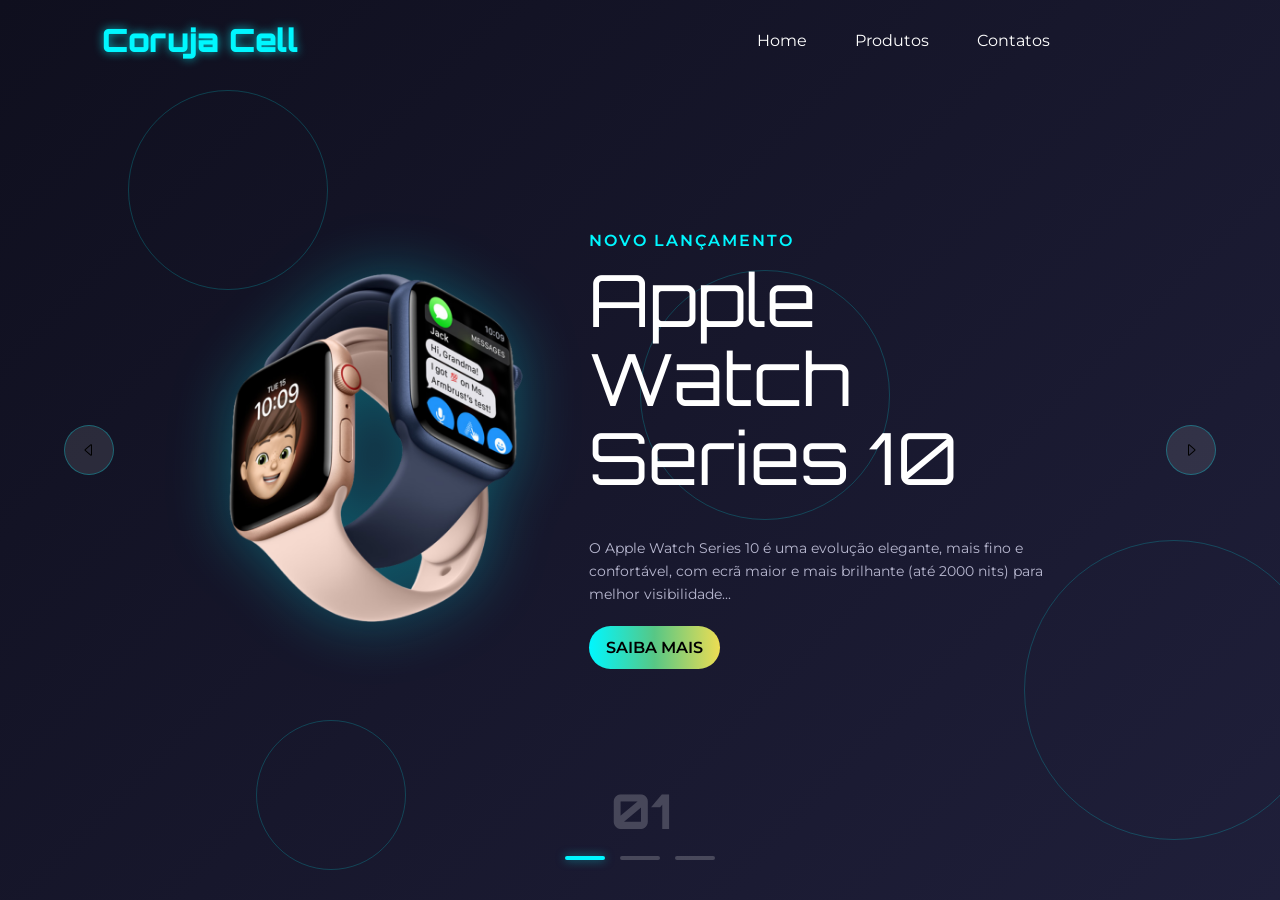
==== index.html @ 24a3c996 "Upd: change some things" ====
<!DOCTYPE html>
<!-- Define o tipo do documento como HTML5 -->

<html lang="pt-br">
<!-- Tag raiz do HTML | Define o idioma da página como Português do Brasil -->

<head>
    <!-- Cabeçalho do documento: contém metadados -->

    <meta charset="UTF-8">
    <!-- Define o conjunto de caracteres como UTF-8 (permite acentos e caracteres especiais) -->

    <meta name="viewport" content="width=device-width, initial-scale=1.0">
    <!-- Controla o layout em dispositivos móveis (responsividade) -->

    <!-- Importação de fontes externas do Google Fonts -->
    <link
        href="https://fonts.googleapis.com/css2?family=Montserrat:wght@100..900&family=Orbitron:wght@400..900&display=swap"
        rel="stylesheet">

    <!-- Importação do arquivo CSS externo responsável pelo visual do site -->
    <link rel="stylesheet" href="projetostyle.css">

    <!-- Importação do arquivo JavaScript externo -->
    <!-- Normalmente controla animações, carrossel e modal -->
    <script src="projetojs.js"></script>

    <!-- Título exibido na aba do navegador -->
    <title>PROJETO NOVO</title>
</head>

<body>
    <!-- Corpo do site: tudo que aparece visualmente -->

    <!-- ====================== CABEÇALHO ====================== -->
    <header>
        <!-- Área do logotipo -->
        <div class="logo">Coruja Cell</div>

        <!-- Navegação principal do site -->
        <nav>
            <ul>
                <!-- Item do menu: página inicial -->
                <li>Home</li>

                <!-- Item do menu: seção de produtos -->
                <li>Produtos</li>

                <!-- Item do menu: abre o modal de contato via JavaScript -->
                <li id="btncontato">Contatos</li>
            </ul>
        </nav>
    </header>

    <!-- ====================== CONTEÚDO PRINCIPAL ====================== -->
    <main class="container">
        <!-- Container principal que envolve o carrossel -->

        <!-- Elementos decorativos em formato de círculos -->
        <!-- Usados apenas para efeito visual/tecnológico -->
        <div class="tech-circle">
            <div class="circle"></div>
            <div class="circle"></div>
            <div class="circle"></div>
            <div class="circle"></div>
        </div>

        <!-- Lista de produtos -->
        <!-- Funciona como um slider/carrossel -->
        <div class="list">

            <!-- ====================== PRODUTO 1 ====================== -->
            <!-- Classe "active" indica o item visível inicialmente -->
            <div class="item active">

                <!-- Área da imagem do produto -->
                <div class="product-img">
                    <img src="img/apple-watch.png" alt="Apple Watch">
                </div>

                <!-- Conteúdo textual do produto -->
                <div class="content">

                    <!-- Categoria ou destaque do produto -->
                    <p class="product-tag">Novo Lançamento</p>

                    <!-- Nome do produto -->
                    <p class="product-name">Apple Watch Series 10</p>

                    <!-- Descrição detalhada do produto -->
                    <p class="product-description">
                        O Apple Watch Series 10 é uma evolução elegante, mais fino e confortável,
                        com ecrã maior e mais brilhante (até 2000 nits) para melhor visibilidade...
                    </p>

                    <!-- Botão de ação -->
                    <button class="btn">SAIBA MAIS</button>
                </div>
            </div>

            <!-- ====================== PRODUTO 2 ====================== -->
            <div class="item">

                <!-- Imagem do produto -->
                <div class="product-img">
                    <img src="img/air-pods.png" alt="AirPods Max">
                </div>

                <!-- Conteúdo do produto -->
                <div class="content">
                    <p class="product-tag">Som Premium</p>
                    <p class="product-name">AirPods Max</p>

                    <p class="product-description">
                        Os AirPods Max são fones de ouvido over-ear premium da Apple,
                        conhecidos pela qualidade de som de alta-fidelidade...
                    </p>

                    <button class="btn">SAIBA MAIS</button>
                </div>
            </div>

            <!-- ====================== PRODUTO 3 ====================== -->
            <div class="item">

                <!-- Imagem do produto -->
                <div class="product-img">
                    <img src="img/vision-pro.png" alt="Apple Vision Pro">
                </div>

                <!-- Conteúdo do produto -->
                <div class="content">
                    <p class="product-tag">Alta Performance</p>
                    <p class="product-name">Apple Vision Pro</p>

                    <p class="product-description">
                        O Apple Vision Pro é um "computador espacial" que funde
                        realidade aumentada e virtual...
                    </p>

                    <button class="btn">SAIBA MAIS</button>
                </div>
            </div>
        </div>

        <!-- ====================== CONTROLES DO CARROSSEL ====================== -->
        <div class="arrows">

            <!-- Botão para voltar ao item anterior -->
            <button class="btn-arrow" id="prev">
                <!-- Ícone SVG de seta esquerda -->
                <svg xmlns="http://www.w3.org/2000/svg" width="16" height="16"
                    fill="currentColor" viewBox="0 0 16 16">
                    <path
                        d="M10 12.796V3.204L4.519 8zm-.659.753-5.48-4.796a1 1 0 0 1 0-1.506l5.48-4.796A1 1 0 0 1 11 3.204v9.592a1 1 0 0 1-1.659.753" />
                </svg>
            </button>

            <!-- Botão para avançar ao próximo item -->
            <button class="btn-arrow" id="next">
                <!-- Ícone SVG de seta direita -->
                <svg xmlns="http://www.w3.org/2000/svg" width="16" height="16"
                    fill="currentColor" viewBox="0 0 16 16">
                    <path
                        d="M6 12.796V3.204L11.481 8zm.659.753 5.48-4.796a1 1 0 0 0 0-1.506L6.66 2.451C6.011 1.885 5 2.345 5 3.204v9.592a1 1 0 0 0 1.659.753" />
                </svg>
            </button>
        </div>

        <!-- ====================== INDICADORES ====================== -->
        <div class="indicators">

            <!-- Número do slide atual -->
            <div class="number">01</div>

            <!-- Pontos que indicam quantos slides existem -->
            <div class="dots">
                <div class="dot active"></div>
                <div class="dot"></div>
                <div class="dot"></div>
            </div>
        </div>

    </main>

    <!-- ====================== MODAL DE CONTATO ====================== -->
    <!-- Overlay escuro que cobre a tela -->
    <div class="modal-overlay" id="modalContato">

        <!-- Caixa central do modal -->
        <div class="modal-box">

            <!-- Botão para fechar o modal -->
            <span class="close-btn" id="closeModal">&times;</span>

            <!-- Título do modal -->
            <h2>Fale Conosco</h2>

            <!-- Formulário de contato -->
            <!-- Envia dados para o serviço Formspree -->
            <form action="https://formspree.io/f/SEU_CODIGO_AQUI" method="POST">

                <!-- Campo de nome -->
                <div class="input-group">
                    <label>Nome</label>
                    <input type="text" name="name" required placeholder="Seu nome">
                </div>

                <!-- Campo de e-mail -->
                <div class="input-group">
                    <label>E-mail</label>
                    <input type="email" name="email" required placeholder="seu@email.com">
                </div>

                <!-- Campo de mensagem -->
                <div class="input-group">
                    <label>Mensagem</label>
                    <textarea name="message" required placeholder="Como podemos ajudar?"></textarea>
                </div>

                <!-- Botão para enviar o formulário -->
                <button type="submit" class="btn btn-submit">ENVIAR</button>
            </form>
        </div>
    </div>

</body>
</html>
---- projetostyle.css ----
/* =========================================
   RESET E CONFIGURAÇÕES GERAIS
   ========================================= */
* {
    margin: 0; /* Remove margens externas padrão de todos os elementos */
    padding: 0; /* Remove preenchimentos internos padrão de todos os elementos */
    box-sizing: border-box; /* Garante que bordas e padding não aumentem o tamanho final do elemento */
    list-style: none; /* Remove marcadores (bolinhas/números) de todas as listas */
    font-family: "Montserrat", sans-serif; /* Define a fonte padrão principal do site */
}

body {
    background-color: #0f0f1e; /* Define a cor de fundo sólida escura (caso o gradiente falhe ou fundo da página) */
    color: white; /* Define a cor padrão do texto como branco para contraste */
    font-size: 16px; /* Tamanho base da fonte para cálculos de 'rem' */
    overflow: hidden; /* Impede a rolagem da página (site estilo App/Slide único) */
}

/* =========================================
   CABEÇALHO (HEADER)
   ========================================= */
header {
    position: fixed; /* Fixa o cabeçalho no topo, mesmo se houvesse rolagem */
    width: 90vw; /* Ocupa 90% da largura da janela de visualização */
    top: 0; /* Cola o elemento no topo absoluto da tela */
    padding: 20px 8%; /* Espaçamento interno: 20px vertical, 8% horizontal (para centralizar visualmente) */
    display: flex; /* Ativa o modelo Flexbox para alinhar Logo e Menu */
    justify-content: space-between; /* Empurra o Logo para a esquerda e o Menu para a direita */
    align-items: center; /* Centraliza os itens verticalmente dentro do cabeçalho */
    z-index: 3; /* Camada 3: Fica acima do fundo e dos slides, mas abaixo do Modal */
}

.logo {
    font-family: 'Orbitron', sans-serif; /* Fonte estilizada/futurista específica para a marca */
    font-size: 2rem; /* Tamanho grande para o logo */
    font-weight: 900; /* Negrito extra-pesado */
    color: #00f7ff; /* Cor do texto em azul neon ciano */
    text-shadow: 0 0 10px rgba(0, 247, 255, 0.7); /* Cria o efeito de brilho/neon ao redor das letras */
}

header nav ul {
    display: flex; /* Coloca os itens da lista (li) um ao lado do outro */
    gap: 48px; /* Cria um espaçamento de 48px entre cada link do menu */
}

header nav ul li {
    cursor: pointer; /* Muda o cursor para "mãozinha" indicando que é clicável */
    position: relative; /* Define o contexto para o posicionamento absoluto da linha (::after) */
    padding: 5px 0; /* Espaço vertical para a linha não colar no texto */
}

/* Efeito da linha sublinhada animada */
header nav ul li::after {
    content: ''; /* Pseudo-elemento obrigatório (conteúdo vazio) para desenhar a linha */
    position: absolute; /* Posiciona livremente dentro do 'li' */
    left: 0; /* Começa alinhado à esquerda do texto */
    bottom: 0; /* Posiciona na parte inferior do 'li' */
    width: 0px; /* Começa invisível (largura zero) */
    height: 2px; /* Espessura da linha */
    background-color: #00f7ff; /* Cor da linha (azul neon) */
    transition: width 0.5s ease; /* Anima a mudança de largura suavemente por 0.5 segundos */
}

header nav ul li:hover::after {
    width: 100%; /* Ao passar o mouse, a largura vai de 0 a 100% do tamanho do texto */
}

/* =========================================
   CONTAINER PRINCIPAL E SLIDER
   ========================================= */
.container {
    height: 100vh; /* O container ocupa 100% da altura da tela visível */
    position: relative; /* Define contexto para elementos absolutos internos (setas, slides) */
    background: linear-gradient(135deg, #0f0f1e 0%, #1f1f3a 100%); /* Fundo degradê diagonal */
    overflow: hidden; /* Garante que nada saia das bordas do container principal */
}

/* Animação de pulso (não utilizada explicitamente no HTML fornecido, mas pronta para uso) */
@keyframes pulse {
    0% { opacity: 0.5; transform: translate(-50%, -50%) scale(0.8); } /* Começa pequeno e meio transparente */
    100% { opacity: 1; transform: translate(-50%, -50%) scale(1.5); } /* Termina grande e opaco */
}

.list {
    width: 80%; /* Define a largura da área onde os slides aparecem */
    height: 100vh; /* Altura total da tela */
    margin: 0 auto; /* Centraliza o bloco .list horizontalmente na tela */
    position: relative; /* Contexto para empilhar os slides (.item) */
}

.item {
    position: absolute; /* Remove do fluxo normal para empilhar um slide sobre o outro */
    inset: 0; /* Atalho para top:0, right:0, bottom:0, left:0 (ocupa todo o pai) */
    display: flex; /* Flexbox para alinhar Imagem e Texto lado a lado */
    justify-content: center; /* Centraliza o conteúdo horizontalmente */
    align-items: center; /* Centraliza o conteúdo verticalmente */
    font-size: 2rem; /* Tamanho base de fonte herdado pelos filhos */
    opacity: 0; /* Slide inativo começa invisível */
    transform: translateX(100vw); /* Slide inativo começa fora da tela (à direita) */
    transition: transform 0.8s ease-in-out, opacity 0.8s ease-in-out; /* Configura a animação de entrada/saída */
}

/* Classe adicionada via JavaScript para mostrar o slide atual */
.active {
    opacity: 1; /* Torna o slide visível */
    transform: translateX(0); /* Traz o slide para o centro da tela (posição original) */
}

/* =========================================
   ÁREA DA IMAGEM DO PRODUTO
   ========================================= */
.product-img {
    width: 45%; /* A imagem ocupa 45% da largura do slide */
    height: 100%; /* Altura total */
    display: flex; /* Flexbox para centralizar a tag <img> dentro desta div */
    align-items: center; /* Centraliza verticalmente */
    justify-content: center; /* Centraliza horizontalmente */
    position: relative; /* Posição relativa caso precise de z-index */
    z-index: 2; /* Fica acima dos círculos de fundo */
}

.product-img img {
    max-width: 80%; /* A imagem nunca passa de 80% da largura da div pai */
    max-height: 90%; /* A imagem nunca passa de 90% da altura da div pai */
    filter: drop-shadow(0 0 30px rgba(0, 247, 255, 0.3)); /* Sombra difusa colorida (glow) na imagem PNG */
    transform: translateX(300px); /* Começa deslocada para a direita */
    opacity: 0; /* Começa invisível */
    transition: transform 0.6s ease, opacity 0.6s ease; /* Animação suave de entrada */
    transition-delay: 0.7s; /* Atraso: espera o slide chegar para a imagem aparecer */
}

/* Estado da imagem quando o slide é o ativo */
.active .product-img img {
    transform: translateX(0); /* Imagem vai para a posição correta */
    opacity: 1; /* Imagem fica visível */
}

/* =========================================
   ÁREA DE CONTEÚDO (TEXTO)
   ========================================= */
.content {
    width: 55%; /* O texto ocupa 55% da largura do slide */
    padding-right: 80px; /* Espaço na direita para não colar na borda da tela */
    display: flex; /* Flexbox para organizar título, descrição e botão */
    align-items: flex-start; /* Alinha tudo à esquerda */
    justify-content: center; /* Centraliza o bloco verticalmente na tela */
    z-index: 2; /* Garante que o texto fique acima do fundo */
    flex-direction: column; /* Empilha os elementos (Tag, Título, Desc, Botão) */
}

.product-tag {
    font-size: 1rem; /* Tamanho pequeno para a etiqueta (ex: "Novo Lançamento") */
    text-transform: uppercase; /* Força letras maiúsculas */
    color: #00f7ff; /* Cor neon */
    font-weight: 600; /* Negrito médio */
    letter-spacing: 2px; /* Espaçamento entre letras para estilo moderno */
    margin-bottom: 10px; /* Espaço abaixo da etiqueta */
}

.product-name {
    font-size: 4.5rem; /* Título bem grande */
    font-family: "Orbitron", sans-serif; /* Fonte futurista */
    line-height: 1.1; /* Altura da linha apertada para títulos grandes */
    margin-bottom: 20px; /* Espaço abaixo do título */
    transform: translateX(300px); /* Título começa deslocado à direita */
    opacity: 0; /* Título começa invisível */
    transition: transform 0.6s ease, opacity 0.6s ease; /* Animação de entrada */
    transition-delay: 0.7s; /* Espera o slide chegar para aparecer */
}

/* Estado do título quando o slide é ativo */
.active .product-name {
    transform: translateX(0); /* Vai para posição correta */
    opacity: 1; /* Fica visível */
}

.product-description {
    display: -webkit-box; /* Prepara o elemento para limitar linhas (suporte Webkit) */
    -webkit-line-clamp: 3; /* Limita o texto a 3 linhas visíveis inicialmente */
    -webkit-box-orient: vertical; /* Orientação vertical para o box */
    overflow: hidden; /* Corta o texto que exceder as 3 linhas */
    transition: all 0.3s ease; /* Suaviza a expansão se houver script para ler mais */
    font-size: 0.9rem; /* Tamanho do texto de leitura */
    color: #b8b8d0; /* Cinza azulado claro para boa leitura em fundo escuro */
    line-height: 1.6; /* Altura da linha confortável */
    margin: 20px 0; /* Espaçamento vertical (antes e depois do parágrafo) */
}

/* Classe opcional para expandir o texto via JS */
.product-description.expanded {  
    -webkit-line-clamp: unset; /* Remove o limite de linhas */
    display: block; /* Volta ao comportamento de bloco padrão */
}

/* =========================================
   BOTÕES (CTA e SETAS)
   ========================================= */
.btn {
    padding: 12px 17px; /* Tamanho interno do botão */
    background: linear-gradient(90deg, #00f7ff 0%, #57c785 50%, #eddd53 100%); /* Gradiente tricolor */
    border-radius: 30px; /* Borda totalmente arredondada (Pill shape) */
    color: #000; /* Texto preto para contrastar com o gradiente brilhante */
    font-size: 1rem; /* Tamanho da fonte */
    font-weight: 600; /* Negrito */
    cursor: pointer; /* Cursor de clique */
    border: none; /* Sem borda padrão */
    z-index: 10; /* Z-index alto para garantir que seja clicável */
}

.btn:hover {
    box-shadow: 0 0 15px rgba(0, 247, 255, 0.7); /* Adiciona brilho externo ao passar o mouse */
    transform: scale(1.05); /* Aumenta o botão levemente (efeito de zoom) */
    transition: 0.3s ease; /* Transição suave para o hover */
}

.arrows {
    position: absolute; /* Fixa sobre o container */
    width: 90%; /* Largura quase total da tela */
    display: flex; /* Flexbox para separar as setas */
    justify-content: space-between; /* Joga uma seta para cada extremo (esq/dir) */
    top: 50%; /* Posiciona no meio vertical da tela */
    left: 50%; /* Posiciona no meio horizontal */
    transform: translate(-50%, -50%); /* Centralização exata compensando o tamanho */
    z-index: 5; /* Camada 5: Acima dos slides, abaixo do Modal */
}

.btn-arrow {
    width: 50px; /* Largura do botão de seta */
    height: 50px; /* Altura do botão de seta */
    border-radius: 50%; /* Círculo perfeito */
    cursor: pointer; /* Cursor de clique */
    background-color: rgba(255, 255, 255, 0.1); /* Fundo translúcido */
    border: 1px solid rgba(0, 247, 255, 0.3); /* Borda fina ciano neon */
    display: flex; /* Flexbox para centralizar o ícone da seta dentro da bola */
    justify-content: center; /* Centraliza horizontalmente */
    align-items: center; /* Centraliza verticalmente */
}

.btn-arrow:hover {
    background-color: rgba(222, 227, 227, 0.171); /* Clareia o fundo ao passar o mouse */
    box-shadow: 0 0 10px rgba(0, 247, 255, 0.5); /* Adiciona brilho neon */
}

/* =========================================
   INDICADORES E DECORAÇÃO
   ========================================= */
.indicators {
    position: absolute; /* Fixa na parte inferior */
    bottom: 40px; /* 40px de distância do fundo */
    left: 50%; /* Centraliza horizontalmente */
    transform: translateX(-50%); /* Ajuste fino do centro */
    display: flex; /* Coluna para o número ficar em cima dos traços */
    flex-direction: column; 
    align-items: center; /* Centraliza itens */
    gap: 15px; /* Espaço entre o número e os traços */
    z-index: 5; /* Acima dos slides */
}

.number {
    font-family: 'Orbitron', sans-serif; /* Fonte futurista */
    font-size: 3rem; /* Tamanho grande */
    font-weight: 800; /* Negrito forte */
    color: rgba(255, 255, 255, 0.2); /* Branco muito transparente (marca d'água) */
}

.dots {
    display: flex; /* Coloca os traços lado a lado */
    gap: 15px; /* Espaço entre os traços */
}

.dot {
    width: 40px; /* Comprimento do traço */
    height: 4px; /* Altura do traço */
    background-color: rgba(255, 255, 255, 0.2); /* Cor inativa (transparente) */
    border-radius: 2px; /* Pontas arredondadas */
}

.dot.active {
    background-color: #00f7ff; /* Cor ativa (Neon) */
    box-shadow: 0 0 10px rgba(0, 247, 255, 0.5); /* Brilho no traço ativo */
}

/* Círculos decorativos de fundo */
.circle {
    position: absolute; /* Posição livre no container */
    border-radius: 50%; /* Garante forma circular */
    border: 1px solid rgba(0, 247, 255, 0.2); /* Apenas borda fina e transparente */
}

/* Posicionamento aleatório dos círculos decorativos */
.circle:nth-child(1) { width: 200px; height: 200px; top: 10%; left: 10%; }
.circle:nth-child(2) { width: 300px; height: 300px; top: 60%; left: 80%; }
.circle:nth-child(3) { width: 150px; height: 150px; top: 80%; left: 20%; }
.circle:nth-child(4) { width: 250px; height: 250px; top: 30%; left: 50%; }

/* =========================================
   MODAL (POPUP DE CONTATO/COMPRA)
   ========================================= */
.modal-overlay {
    position: fixed; /* Fixa na tela inteira, ignorando rolagem */
    top: 0; 
    left: 0;
    width: 100%; /* Largura total */
    height: 100%; /* Altura total */
    background: rgba(15, 15, 30, 0.95); /* Fundo muito escuro e quase opaco para focar no modal */
    z-index: 2000; /* Z-Index extremo: deve ficar ACIMA do Header (3) e Setas (5) */
    display: none; /* Padrão: escondido (display none) */
    justify-content: center; /* Centraliza a caixa do modal horizontalmente */
    align-items: center; /* Centraliza a caixa do modal verticalmente */
    opacity: 0; /* Começa totalmente transparente para animação */
    transition: opacity 0.3s ease; /* Animação de aparecimento (fade-in) */
}

/* Classe ativada via JS para abrir o modal */
.modal-overlay.open {
    display: flex; /* Muda de none para flex para aparecer */
    opacity: 1; /* Torna visível */
}

.modal-box {
    background: linear-gradient(135deg, #1f1f3a 0%, #0f0f1e 100%); /* Fundo degradê combinando com o site */
    padding: 40px; /* Espaço interno confortável */
    border-radius: 20px; /* Bordas arredondadas modernas */
    width: 90%; /* Responsivo: ocupa 90% da tela em celulares */
    max-width: 500px; /* Trava a largura máxima em 500px para desktops */
    border: 1px solid rgba(0, 247, 255, 0.3); /* Borda fina neon */
    box-shadow: 0 0 30px rgba(0, 247, 255, 0.15); /* Sombra difusa ciano atrás da caixa */
    position: relative; /* Contexto para posicionar o botão de fechar */
    text-align: center; /* Centraliza os textos dentro da caixa */
}

.modal-box h2 {
    font-family: 'Orbitron', sans-serif; /* Fonte do título */
    color: #00f7ff; /* Cor neon */
    margin-bottom: 25px; /* Espaço abaixo do título */
    font-size: 1.8rem; /* Tamanho do título */
    text-transform: uppercase; /* Letras maiúsculas */
}

.close-btn {
    position: absolute; /* Posiciona livremente dentro do modal-box */
    top: 15px; /* Canto superior */
    right: 20px; /* Canto direito */
    font-size: 2rem; /* Tamanho do ícone 'X' */
    color: rgba(255, 255, 255, 0.5); /* Cor discreta inicial */
    cursor: pointer; /* Cursor de clique */
    transition: 0.3s; /* Transição suave de cor */
}

.close-btn:hover {
    color: #00f7ff; /* Fica neon ao passar o mouse */
}

.input-group {
    margin-bottom: 20px; /* Espaço entre cada campo do formulário */
    text-align: left; /* Rótulos e inputs alinhados à esquerda */
}

.input-group label {
    display: block; /* Ocupa a linha inteira (fica acima do input) */
    color: #b8b8d0; /* Cor do texto do rótulo */
    margin-bottom: 8px; /* Espaço pequeno entre rótulo e campo */
    font-size: 0.9rem; /* Tamanho da fonte */
    font-weight: 600; /* Peso da fonte */
}

.input-group input, 
.input-group textarea {
    width: 100%; /* Ocupa toda a largura disponível */
    padding: 12px 15px; /* Área interna de digitação */
    background: rgba(255, 255, 255, 0.05); /* Fundo do campo bem transparente */
    border: 1px solid rgba(255, 255, 255, 0.1); /* Borda sutil */
    border-radius: 8px; /* Cantos levemente arredondados */
    color: white; /* Cor do texto digitado */
    font-family: 'Montserrat', sans-serif; /* Fonte do texto digitado */
    outline: none; /* Remove a linha azul padrão do navegador ao clicar */
    transition: 0.3s; /* Animação ao focar no campo */
    font-size: 1rem; /* Tamanho da letra */
}

.input-group textarea {
    height: 120px; /* Altura fixa para a área de texto */
    resize: none; /* Impede que o usuário redimensione a caixa */
}

/* Efeito ao clicar/focar no campo */
.input-group input:focus, 
.input-group textarea:focus {
    border-color: #00f7ff; /* Borda fica azul neon */
    box-shadow: 0 0 10px rgba(0, 247, 255, 0.3); /* Brilho neon externo */
}

.btn-submit {
    width: 100%; /* Botão ocupa largura total do modal */
    margin-top: 10px; /* Espaço superior */
    font-size: 1.1rem; /* Fonte um pouco maior que o padrão */
}
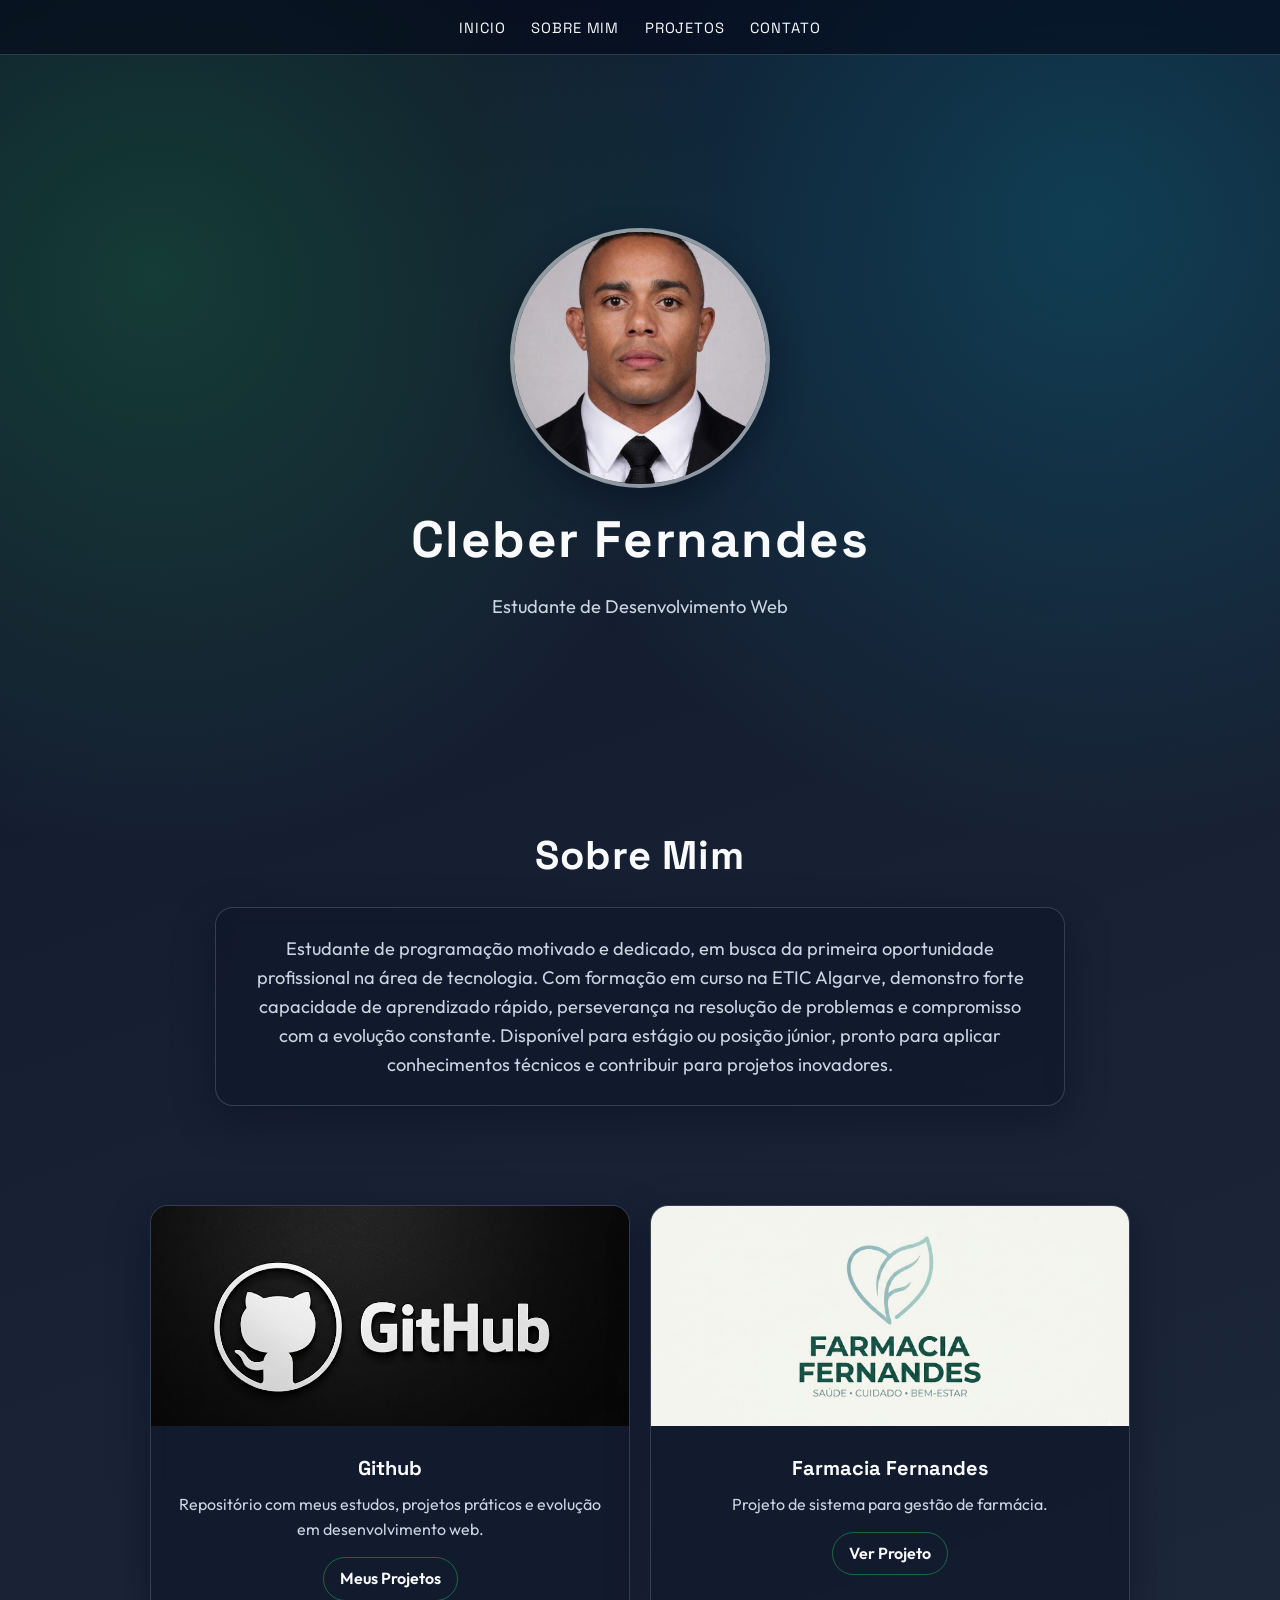
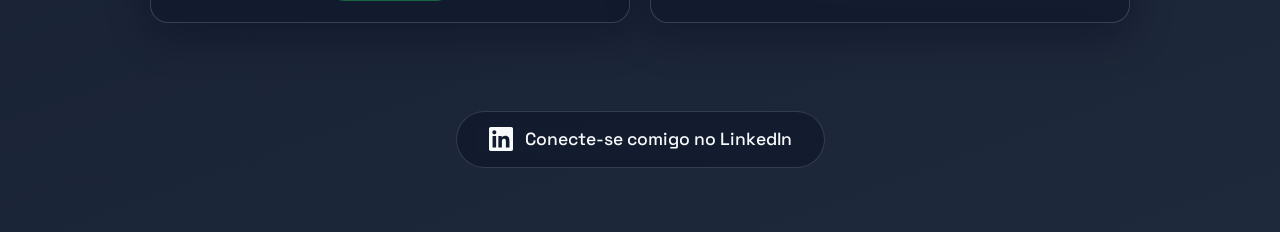
==== commit 10cbea8d: "refactor: rename files to index.html and style.css, fix CSS link" ====
--- a/index.html
+++ b/index.html
@@ -1,228 +1,95 @@
-<!DOCTYPE html>
-<!-- Define o tipo do documento como HTML5 -->
-
-<html lang="pt-br">
-<!-- Tag raiz do HTML | Define o idioma da página como Português do Brasil -->
-
-<head>
-    <!-- Cabeçalho do documento: contém metadados -->
-
-    <meta charset="UTF-8">
-    <!-- Define o conjunto de caracteres como UTF-8 (permite acentos e caracteres especiais) -->
-
-    <meta name="viewport" content="width=device-width, initial-scale=1.0">
-    <!-- Controla o layout em dispositivos móveis (responsividade) -->
-
-    <!-- Importação de fontes externas do Google Fonts -->
-    <link
-        href="https://fonts.googleapis.com/css2?family=Montserrat:wght@100..900&family=Orbitron:wght@400..900&display=swap"
-        rel="stylesheet">
-
-    <!-- Importação do arquivo CSS externo responsável pelo visual do site -->
-    <link rel="stylesheet" href="projetostyle.css">
-
-    <!-- Importação do arquivo JavaScript externo -->
-    <!-- Normalmente controla animações, carrossel e modal -->
-    <script src="projetojs.js"></script>
-
-    <!-- Título exibido na aba do navegador -->
-    <title>PROJETO NOVO</title>
-</head>
-
-<body>
-    <!-- Corpo do site: tudo que aparece visualmente -->
-
-    <!-- ====================== CABEÇALHO ====================== -->
-    <header>
-        <!-- Área do logotipo -->
-        <div class="logo">Coruja Cell</div>
-
-        <!-- Navegação principal do site -->
-        <nav>
-            <ul>
-                <!-- Item do menu: página inicial -->
-                <li>Home</li>
-
-                <!-- Item do menu: seção de produtos -->
-                <li>Produtos</li>
-
-                <!-- Item do menu: abre o modal de contato via JavaScript -->
-                <li id="btncontato">Contatos</li>
-            </ul>
-        </nav>
-    </header>
-
-    <!-- ====================== CONTEÚDO PRINCIPAL ====================== -->
-    <main class="container">
-        <!-- Container principal que envolve o carrossel -->
-
-        <!-- Elementos decorativos em formato de círculos -->
-        <!-- Usados apenas para efeito visual/tecnológico -->
-        <div class="tech-circle">
-            <div class="circle"></div>
-            <div class="circle"></div>
-            <div class="circle"></div>
-            <div class="circle"></div>
-        </div>
-
-        <!-- Lista de produtos -->
-        <!-- Funciona como um slider/carrossel -->
-        <div class="list">
-
-            <!-- ====================== PRODUTO 1 ====================== -->
-            <!-- Classe "active" indica o item visível inicialmente -->
-            <div class="item active">
-
-                <!-- Área da imagem do produto -->
-                <div class="product-img">
-                    <img src="img/apple-watch.png" alt="Apple Watch">
-                </div>
-
-                <!-- Conteúdo textual do produto -->
-                <div class="content">
-
-                    <!-- Categoria ou destaque do produto -->
-                    <p class="product-tag">Novo Lançamento</p>
-
-                    <!-- Nome do produto -->
-                    <p class="product-name">Apple Watch Series 10</p>
-
-                    <!-- Descrição detalhada do produto -->
-                    <p class="product-description">
-                        O Apple Watch Series 10 é uma evolução elegante, mais fino e confortável,
-                        com ecrã maior e mais brilhante (até 2000 nits) para melhor visibilidade...
-                    </p>
-
-                    <!-- Botão de ação -->
-                    <button class="btn">SAIBA MAIS</button>
-                </div>
-            </div>
-
-            <!-- ====================== PRODUTO 2 ====================== -->
-            <div class="item">
-
-                <!-- Imagem do produto -->
-                <div class="product-img">
-                    <img src="img/air-pods.png" alt="AirPods Max">
-                </div>
-
-                <!-- Conteúdo do produto -->
-                <div class="content">
-                    <p class="product-tag">Som Premium</p>
-                    <p class="product-name">AirPods Max</p>
-
-                    <p class="product-description">
-                        Os AirPods Max são fones de ouvido over-ear premium da Apple,
-                        conhecidos pela qualidade de som de alta-fidelidade...
-                    </p>
-
-                    <button class="btn">SAIBA MAIS</button>
-                </div>
-            </div>
-
-            <!-- ====================== PRODUTO 3 ====================== -->
-            <div class="item">
-
-                <!-- Imagem do produto -->
-                <div class="product-img">
-                    <img src="img/vision-pro.png" alt="Apple Vision Pro">
-                </div>
-
-                <!-- Conteúdo do produto -->
-                <div class="content">
-                    <p class="product-tag">Alta Performance</p>
-                    <p class="product-name">Apple Vision Pro</p>
-
-                    <p class="product-description">
-                        O Apple Vision Pro é um "computador espacial" que funde
-                        realidade aumentada e virtual...
-                    </p>
-
-                    <button class="btn">SAIBA MAIS</button>
-                </div>
-            </div>
-        </div>
-
-        <!-- ====================== CONTROLES DO CARROSSEL ====================== -->
-        <div class="arrows">
-
-            <!-- Botão para voltar ao item anterior -->
-            <button class="btn-arrow" id="prev">
-                <!-- Ícone SVG de seta esquerda -->
-                <svg xmlns="http://www.w3.org/2000/svg" width="16" height="16"
-                    fill="currentColor" viewBox="0 0 16 16">
-                    <path
-                        d="M10 12.796V3.204L4.519 8zm-.659.753-5.48-4.796a1 1 0 0 1 0-1.506l5.48-4.796A1 1 0 0 1 11 3.204v9.592a1 1 0 0 1-1.659.753" />
-                </svg>
-            </button>
-
-            <!-- Botão para avançar ao próximo item -->
-            <button class="btn-arrow" id="next">
-                <!-- Ícone SVG de seta direita -->
-                <svg xmlns="http://www.w3.org/2000/svg" width="16" height="16"
-                    fill="currentColor" viewBox="0 0 16 16">
-                    <path
-                        d="M6 12.796V3.204L11.481 8zm.659.753 5.48-4.796a1 1 0 0 0 0-1.506L6.66 2.451C6.011 1.885 5 2.345 5 3.204v9.592a1 1 0 0 0 1.659.753" />
-                </svg>
-            </button>
-        </div>
-
-        <!-- ====================== INDICADORES ====================== -->
-        <div class="indicators">
-
-            <!-- Número do slide atual -->
-            <div class="number">01</div>
-
-            <!-- Pontos que indicam quantos slides existem -->
-            <div class="dots">
-                <div class="dot active"></div>
-                <div class="dot"></div>
-                <div class="dot"></div>
-            </div>
-        </div>
-
-    </main>
-
-    <!-- ====================== MODAL DE CONTATO ====================== -->
-    <!-- Overlay escuro que cobre a tela -->
-    <div class="modal-overlay" id="modalContato">
-
-        <!-- Caixa central do modal -->
-        <div class="modal-box">
-
-            <!-- Botão para fechar o modal -->
-            <span class="close-btn" id="closeModal">&times;</span>
-
-            <!-- Título do modal -->
-            <h2>Fale Conosco</h2>
-
-            <!-- Formulário de contato -->
-            <!-- Envia dados para o serviço Formspree -->
-            <form action="https://formspree.io/f/SEU_CODIGO_AQUI" method="POST">
-
-                <!-- Campo de nome -->
-                <div class="input-group">
-                    <label>Nome</label>
-                    <input type="text" name="name" required placeholder="Seu nome">
-                </div>
-
-                <!-- Campo de e-mail -->
-                <div class="input-group">
-                    <label>E-mail</label>
-                    <input type="email" name="email" required placeholder="seu@email.com">
-                </div>
-
-                <!-- Campo de mensagem -->
-                <div class="input-group">
-                    <label>Mensagem</label>
-                    <textarea name="message" required placeholder="Como podemos ajudar?"></textarea>
-                </div>
-
-                <!-- Botão para enviar o formulário -->
-                <button type="submit" class="btn btn-submit">ENVIAR</button>
-            </form>
-        </div>
-    </div>
-
-</body>
-</html>
+<!DOCTYPE html>
+<html lang="pt-BR">
+
+<head>
+    <meta charset="UTF-8">
+    <meta name="viewport" content="width=device-width, initial-scale=1.0">
+    <title>Meu Portifolio</title>
+    <link rel="preconnect" href="https://fonts.googleapis.com">
+    <link rel="preconnect" href="https://fonts.gstatic.com" crossorigin>
+    <link href="https://fonts.googleapis.com/css2?family=Outfit:wght@400;500;700;800&family=Space+Grotesk:wght@500;700&display=swap" rel="stylesheet">
+    <link rel="stylesheet" href="style.css">
+</head>
+
+<body>
+    <nav class="navegacao">
+        <ul class="menu">
+            <li>
+                <a href="#inicio" class="menu-link">inicio</a>
+            </li>
+            <li>
+                <a href="#sobre" class="menu-link">Sobre Mim</a>
+            </li>
+            <li>
+                <a href="#projetos" class="menu-link">Projetos</a>
+            </li>
+
+            <li>
+                <a href="#contato" class="menu-link">Contato</a>
+            </li>
+        </ul>
+    </nav>
+
+    <main id="inicio" class="cabecalho">
+
+        <img src="josecleber.jpeg" alt="Foto Cleber Fernandes" class="foto-perfil">
+        <h1>Cleber Fernandes</h1>
+        <p class="cabecalho-subtitulo">Estudante de Desenvolvimento Web</p>
+
+    </main>
+    <section id="sobre" class="sobre">
+        <h2 class="sobre-titulo">Sobre Mim</h2>
+        <div class="sobre-caixa">
+            <p class="paragrafo">Estudante de programação motivado e dedicado, em busca da primeira oportunidade
+                profissional na área de tecnologia. Com
+                formação em curso na ETIC Algarve, demonstro forte capacidade de aprendizado rápido, perseverança na
+                resolução de
+                problemas e compromisso com a evolução constante. Disponível para estágio ou posição júnior, pronto para
+                aplicar
+                conhecimentos técnicos e contribuir para projetos inovadores.
+            </p>
+        </div>
+    </section>
+
+    <section id="projetos" class="projetos">
+
+        <h2 class="projeto-titulo"></h2>
+        <div class="projeto-caixa">
+            <div class="projeto-card">
+                <img src="logogithub.png" alt="Projeto 1" class="projeto-imagem">
+                <div class="caixa-texto-projeto">
+                    <h3 class="info-projeto">Github</h3>
+                    <p class="paragrafo-projeto">Repositório com meus estudos, projetos práticos e evolução em desenvolvimento web.</p>
+                    <a href="https://github.com/jcleberfernandes" class="link-projeto" target="_blank">Meus Projetos</a>
+
+                </div>
+            </div>
+            <div class="projeto-card">
+                <img src="Farmacialogo.png" alt="Farmacia Fernandes" class="projeto-imagem">
+                <div class="caixa-texto-projeto">
+                    <h3 class="info-projeto">Farmacia Fernandes</h3>
+                    <p class="paragrafo-projeto">Projeto de sistema para gestão de farmácia.</p>
+                    <a href="https://jcleberfernandes.github.io/frontend1-projeto/" class="link-projeto" target="_blank">Ver Projeto</a>
+                </div>
+            </div>
+        </div>
+    </section>
+    <footer id="contato" class="linkedin">
+        <a href="https://www.linkedin.com/in/cleber-fernandes-5a3b96241/" target="_blank" class="linkedin-link">
+            <svg class="linkedin-icon" viewBox="0 0 24 24" fill="currentColor">
+                <path d="M20.447 20.452h-3.554v-5.569c0-1.328-.027-3.037-1.852-3.037-1.853 0-2.136 1.445-2.136 2.939v5.667H9.351V9h3.414v1.561h.046c.477-.9 1.637-1.85 3.37-1.85 3.601 0 4.267 2.37 4.267 5.455v6.286zM5.337 7.433a2.062 2.062 0 0 1-2.063-2.065 2.064 2.064 0 1 1 2.063 2.065zm1.782 13.019H3.555V9h3.564v11.452zM22.225 0H1.771C.792 0 0 .774 0 1.729v20.542C0 23.227.792 24 1.771 24h20.451C23.2 24 24 23.227 24 22.271V1.729C24 .774 23.2 0 22.222 0h.003z"/>
+            </svg>
+            <span>Conecte-se comigo no LinkedIn</span>
+        </a>
+    </footer>
+
+
+
+
+
+
+
+
+</body>
+
+</html>
--- a/style.css
+++ b/style.css
@@ -0,0 +1,353 @@
+/* Base visual moderna, limpa e responsiva */
+* {
+    margin: 0;
+    padding: 0;
+    box-sizing: border-box;
+}
+
+:root {
+    --bg-1: #0f172a;
+    --bg-2: #1e293b;
+    --surface: rgba(15, 23, 42, 0.68);
+    --surface-strong: rgba(15, 23, 42, 0.88);
+    --text: #f8fafc;
+    --muted: #cbd5e1;
+    --line: rgba(148, 163, 184, 0.28);
+    --accent: #22c55e;
+    --accent-2: #06b6d4;
+    --radius-lg: 18px;
+    --radius-md: 12px;
+    --shadow: 0 12px 40px rgba(2, 6, 23, 0.35);
+    --space-section: 2.5rem;
+    --space-inline: 1.4rem;
+}
+
+html {
+    scroll-behavior: smooth;
+}
+
+body {
+    font-family: "Outfit", "Segoe UI", sans-serif;
+    color: var(--text);
+    line-height: 1.6;
+    background:
+        radial-gradient(circle at 12% 15%, rgba(34, 197, 94, 0.2), transparent 30%),
+        radial-gradient(circle at 85% 12%, rgba(6, 182, 212, 0.22), transparent 32%),
+        linear-gradient(160deg, var(--bg-1), var(--bg-2));
+    min-height: 100vh;
+}
+
+/* Menu fixo com efeito de vidro */
+.navegacao {
+    position: fixed;
+    top: 0;
+    width: 100%;
+    z-index: 100;
+    padding: 0.9rem 1rem;
+    background: rgba(2, 6, 23, 0.58);
+    backdrop-filter: blur(10px);
+    border-bottom: 1px solid var(--line);
+}
+
+.menu {
+    list-style: none;
+    display: flex;
+    justify-content: center;
+    align-items: center;
+    gap: 1.4rem;
+}
+
+.menu-link {
+    text-decoration: none;
+    color: var(--text);
+    font-family: "Space Grotesk", sans-serif;
+    font-size: 0.92rem;
+    letter-spacing: 0.06em;
+    text-transform: uppercase;
+    position: relative;
+    padding: 0.35rem 0.1rem;
+}
+
+.menu-link::after {
+    content: "";
+    position: absolute;
+    left: 0;
+    bottom: -2px;
+    width: 0;
+    height: 2px;
+    background: linear-gradient(90deg, var(--accent), var(--accent-2));
+    transition: width 0.28s ease;
+}
+
+.menu-link:hover::after {
+    width: 100%;
+}
+
+/* Hero principal */
+.cabecalho {
+    min-height: 88vh;
+    display: flex;
+    flex-direction: column;
+    justify-content: center;
+    align-items: center;
+    text-align: center;
+    gap: 0.7rem;
+    padding: 5.8rem var(--space-inline) 2.2rem;
+}
+
+.foto-perfil {
+    width: 260px;
+    height: 260px;
+    border-radius: 50%;
+    object-fit: cover;
+    border: 4px solid rgba(248, 250, 252, 0.55);
+    box-shadow: 0 12px 35px rgba(2, 6, 23, 0.45);
+}
+
+h1 {
+    font-family: "Space Grotesk", sans-serif;
+    font-size: clamp(2rem, 5vw, 3.2rem);
+    font-weight: 700;
+    letter-spacing: 0.03em;
+}
+
+.cabecalho-subtitulo {
+    color: var(--muted);
+    font-size: clamp(1rem, 2.6vw, 1.15rem);
+}
+
+/* Blocos das seções */
+.sobre,
+.projetos,
+.contato {
+    padding: var(--space-section) var(--space-inline);
+}
+
+/* Aproxima o Sobre da capa sem colidir com o menu */
+.sobre {
+    padding-top: 2.4rem;
+    margin-top: -0.4rem;
+}
+
+.sobre-titulo,
+.projeto-titulo,
+.contato-titulo {
+    text-align: center;
+    font-family: "Space Grotesk", sans-serif;
+    font-size: clamp(1.8rem, 4vw, 2.5rem);
+    margin-bottom: 1.2rem;
+    letter-spacing: 0.02em;
+    
+}
+
+
+.sobre-caixa,
+.formulario-contato,
+.projeto-card {
+    border: 1px solid var(--line);
+    border-radius: var(--radius-lg);
+    background: var(--surface);
+    backdrop-filter: blur(8px);
+    box-shadow: var(--shadow);
+}
+
+.sobre-caixa {
+    max-width: 850px;
+    margin: 0 auto;
+    padding: 1.6rem;
+}
+
+.paragrafo {
+    text-align: center;
+    color: var(--muted);
+    
+    font-size: clamp(1rem, 2.2vw, 1.14rem);
+}
+
+.projeto-caixa {
+    max-width: 980px;
+    margin: 0 auto;
+    display: grid;
+    grid-template-columns: repeat(auto-fit, minmax(280px, 1fr));
+    gap: 1.2rem;
+}
+
+.projeto-card {
+    overflow: hidden;
+    transition: transform 0.25s ease, box-shadow 0.25s ease;
+}
+
+.projeto-card:hover {
+    transform: translateY(-6px);
+    box-shadow: 0 16px 36px rgba(2, 6, 23, 0.45);
+}
+
+.projeto-imagem {
+    width: 100%;
+    height: 220px;
+    object-fit: cover;
+}
+
+.caixa-texto-projeto {
+    padding: 1.1rem 1.2rem 1.3rem;
+    display: flex;
+    flex-direction: column;
+    align-items: center;
+}
+
+.info-projeto {
+    font-family: "Space Grotesk", sans-serif;
+    font-size: 1.25rem;
+    margin-bottom: 0.5rem;
+    text-align: center;
+}
+
+.paragrafo-projeto {
+    color: var(--muted);
+    margin-bottom: 0.9rem;
+    text-align: center;
+}
+
+.link-projeto {
+    text-decoration: none;
+    color: var(--text);
+    font-weight: 600;
+    display: inline-block;
+    border: 1px solid rgba(34, 197, 94, 0.45);
+    border-radius: 999px;
+    padding: 0.5rem 1rem;
+    transition: background-color 0.25s ease, border-color 0.25s ease;
+}
+
+.link-projeto:hover {
+    background-color: rgba(34, 197, 94, 0.22);
+    border-color: rgba(34, 197, 94, 0.85);
+}
+
+.formulario-contato {
+    max-width: 650px;
+    margin: 0 auto;
+    padding: 1.35rem;
+    background: var(--surface-strong);
+    display: grid;
+    gap: 0.85rem;
+}
+
+.grupo-form {
+    display: grid;
+    gap: 0.65rem;
+}
+
+.campo-form {
+    width: 100%;
+    border: 1px solid var(--line);
+    border-radius: var(--radius-md);
+    background: rgba(30, 41, 59, 0.75);
+    color: var(--text);
+    padding: 0.9rem 1rem;
+    font-size: 1rem;
+    outline: none;
+    transition: border-color 0.2s ease, box-shadow 0.2s ease, background-color 0.2s ease;
+}
+
+.campo-form::placeholder {
+    color: rgba(203, 213, 225, 0.75);
+}
+
+.campo-form:focus {
+    border-color: rgba(6, 182, 212, 0.85);
+    box-shadow: 0 0 0 3px rgba(6, 182, 212, 0.2);
+    background: rgba(30, 41, 59, 0.95);
+}
+
+textarea.campo-form {
+    min-height: 115px;
+    resize: vertical;
+}
+
+.botao {
+    border: none;
+    border-radius: var(--radius-md);
+    padding: 0.9rem 1.1rem;
+    color: #052e16;
+    font-weight: 700;
+    font-family: "Space Grotesk", sans-serif;
+    letter-spacing: 0.03em;
+    background: linear-gradient(135deg, #34d399, #22c55e);
+    cursor: pointer;
+    transition: transform 0.18s ease, filter 0.2s ease;
+}
+
+.botao:hover {
+    transform: translateY(-1px);
+    filter: brightness(1.04);
+}
+
+.botao:active {
+    transform: translateY(0);
+}
+
+/* Ajustes para telas menores */
+.linkedin {
+    text-align: center;
+    padding: 3rem var(--space-inline) 4rem;
+}
+
+.linkedin-link {
+    display: inline-flex;
+    align-items: center;
+    gap: 0.75rem;
+    text-decoration: none;
+    color: var(--text);
+    font-family: "Space Grotesk", sans-serif;
+    font-size: 1.1rem;
+    font-weight: 500;
+    border: 1px solid rgba(148, 163, 184, 0.25);
+    border-radius: 999px;
+    padding: 0.85rem 2rem;
+    background: var(--surface);
+    backdrop-filter: blur(8px);
+    transition: border-color 0.25s ease, transform 0.25s ease, box-shadow 0.25s ease;
+}
+
+.linkedin-link:hover {
+    border-color: #0a66c2;
+    transform: translateY(-2px);
+    box-shadow: 0 8px 25px rgba(10, 102, 194, 0.2);
+}
+
+.linkedin-icon {
+    width: 24px;
+    height: 24px;
+}
+
+@media (max-width: 768px) {
+    :root {
+        --space-section: 1.8rem;
+        --space-inline: 1rem;
+    }
+
+    .menu {
+        gap: 0.8rem;
+        flex-wrap: wrap;
+    }
+
+    .menu-link {
+        font-size: 0.8rem;
+    }
+
+    .cabecalho {
+        min-height: 80vh;
+        padding-top: 5.3rem;
+    }
+
+    .foto-perfil {
+        width: 200px;
+        height: 200px;
+    }
+
+    .sobre {
+        padding-top: 1.6rem;
+        margin-top: -0.2rem;
+    }
+}
